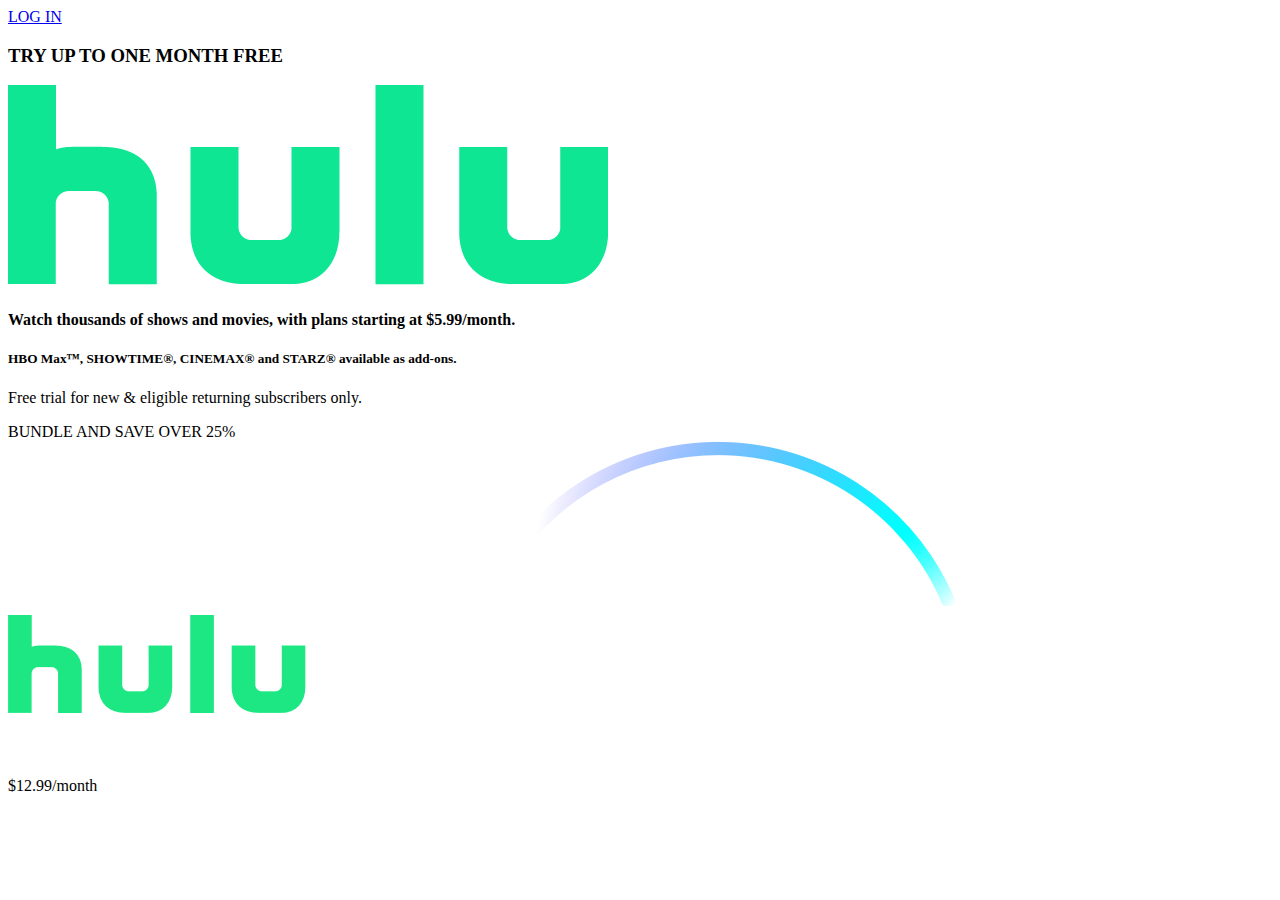
==== index.html @ 632db4d8 "first commit" ====
<!DOCTYPE html>
<html lang="en">
<head>
    <meta charset="UTF-8">
    <meta name="viewport" content="width=device-width, initial-scale=1.0">
    <title>Hulu Static Layout</title>
    <link ref="text/css" rel="stylesheet" href="huluRecreate.css" /> 
</head>
<body>


    <div class="wrapper">
        <div class="main"> 
            <div class='nav'>

            <nav>
                <a href="./login.html">LOG IN</a>
            </nav>

            </div>

            <div class='jumbotron'>
   
                <h3>TRY UP TO ONE MONTH FREE</h3>

                <div class="logo">

                    <img src="assets/huluLogo.png">

                </div>

                <h4>Watch thousands of shows and movies, with plans starting <b>at $5.99/month.</b></h4>
                <h5>HBO Max™, SHOWTIME®, CINEMAX® and STARZ® available as add-ons.</h5>
                <p>Free trial for new & eligible returning subscribers only.</p>

                <div class='button'>
         
                </div>
            
         
            </div>
        </div>
        
    </div>

    <div class="ribbon">
        <div class="ribbonInfo">
            <div class="ribbonEyebrow">
                BUNDLE AND SAVE OVER 25%
            </div>
            <img src="./assets/brandLogos.png">
            <div class="ribbonDetails">
                $12.99/month 
            </div>
        </div>

    </div>
    
</body>

</html>
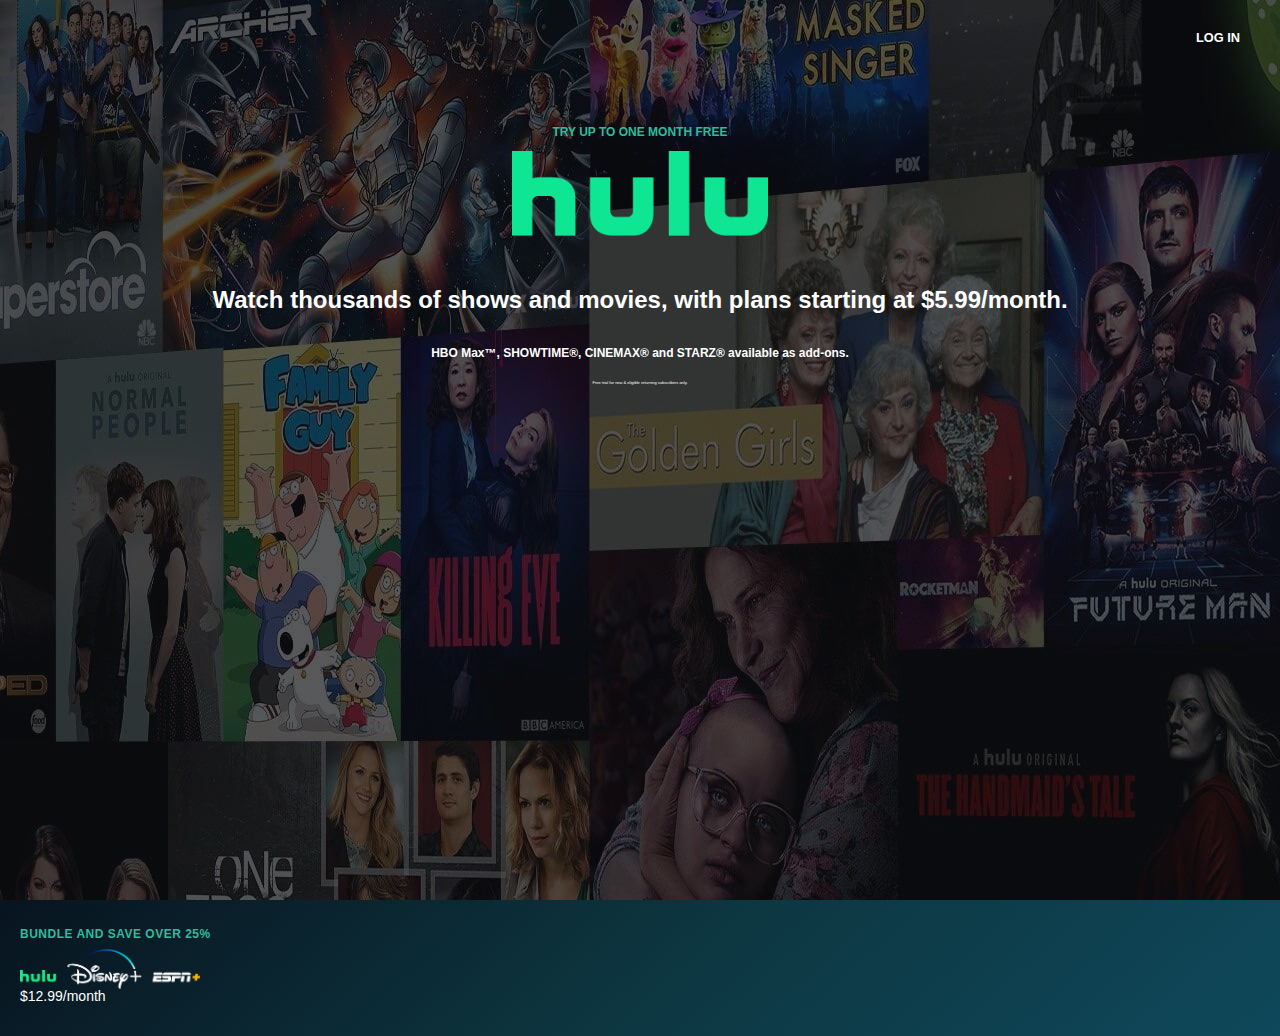
==== commit b313efe7: "fixed link for HTML/CSS" ====
--- a/index.html
+++ b/index.html
@@ -4,7 +4,7 @@
     <meta charset="UTF-8">
     <meta name="viewport" content="width=device-width, initial-scale=1.0">
     <title>Hulu Static Layout</title>
-    <link ref="text/css" rel="stylesheet" href="huluRecreate.css" /> 
+    <link ref="text/css" rel="stylesheet" href="index.css" /> 
 </head>
 <body>
 
--- a/index.css
+++ b/index.css
@@ -0,0 +1,134 @@
+body {
+    /* display: flex; */
+    width: 100%;
+    margin: 0 auto;
+    padding: 0;
+    height: 100vh;
+}
+
+.wrapper{
+    background-image: url('./assets/huluHomepageBackground.jpg');
+    width: 100%;
+    margin: 0 auto;
+    padding: 0;
+    height: 100vh;
+}
+
+.main{
+    background-image: url('./assets/huluHomepageBackground.jpg');
+    width: 100%;
+    margin: 0 auto;
+    padding: 0;
+    height: 100vh;
+
+}
+
+
+.nav{
+    text-align:right;
+    padding-right: 40px;
+    padding-top: 30px;
+    list-style-type: none;
+    flex: 1;
+    font-size: .8rem;
+    font-family: 'Graphik',Helvetica,Arial,sans-serif;
+    font-weight: bold;
+    text-transform: uppercase;
+    color: white;
+
+}
+nav a{
+    color: white;
+    text-decoration: none;
+}
+
+
+.jumbotron{
+    text-align: center;
+    margin-top: 80px;
+    vertical-align: middle;
+}
+
+h3 {
+    list-style-type: none;
+    text-align: center;
+    flex: 1;
+    font-size: .75rem;
+    font-family: 'Graphik',Helvetica,Arial,sans-serif;
+    color: #2DBD9D;
+    vertical-align: middle;
+}
+
+
+.logo{
+    align-items: center;
+    height: 10%;
+}
+
+img{
+    align-items: center;
+    width: 20%;
+    height: auto;
+    vertical-align: middle;
+}
+
+h4 {
+    margin-top: 50px;
+    list-style-type: none;
+    text-align: center;
+    flex: 1;
+    font-size: 1.5rem;
+    font-family: 'Graphik',Helvetica,Arial,sans-serif;
+    color: white;
+}
+
+h5{
+    list-style-type: none;
+    text-align: center;
+    flex: 1;
+    font-size: .75rem;
+    font-weight: thin;
+    font-family: 'Graphik',Helvetica,Arial,sans-serif;
+    color:white;
+}
+p{
+    list-style-type: none;
+    text-align: center;
+    flex: 1;
+    font-size: .25rem;
+    font-family: 'Graphik',Helvetica,Arial,sans-serif;
+    color: white;
+}
+
+.ribbon{
+    background: linear-gradient(318.68deg,#0F495C 0%,#0D3640 49.72%,#08141F 100%);
+    width: 100%;
+    height: 80px;
+    padding-top: 28px;
+    padding-right: 10px;
+    padding-bottom: 28px;
+    padding-left: 20px;
+}
+
+.ribbonEyebrow{
+    font-size: 12px;
+    color:  #2DBD9D;
+    font-weight: 600;
+    letter-spacing: 0.5px;
+    line-height: 13px;
+    padding-bottom: 8px;
+    font-family: 'Graphik',Helvetica,Arial,sans-serif;
+}
+
+
+.ribbonInfo img {
+    max-width: 180px;
+    width: 100%;
+}
+
+.ribbonInfo{
+    font-size: 14px;
+    line-height: 15px;
+    color: #fff;
+    font-family: 'Graphik',Helvetica,Arial,sans-serif;
+}
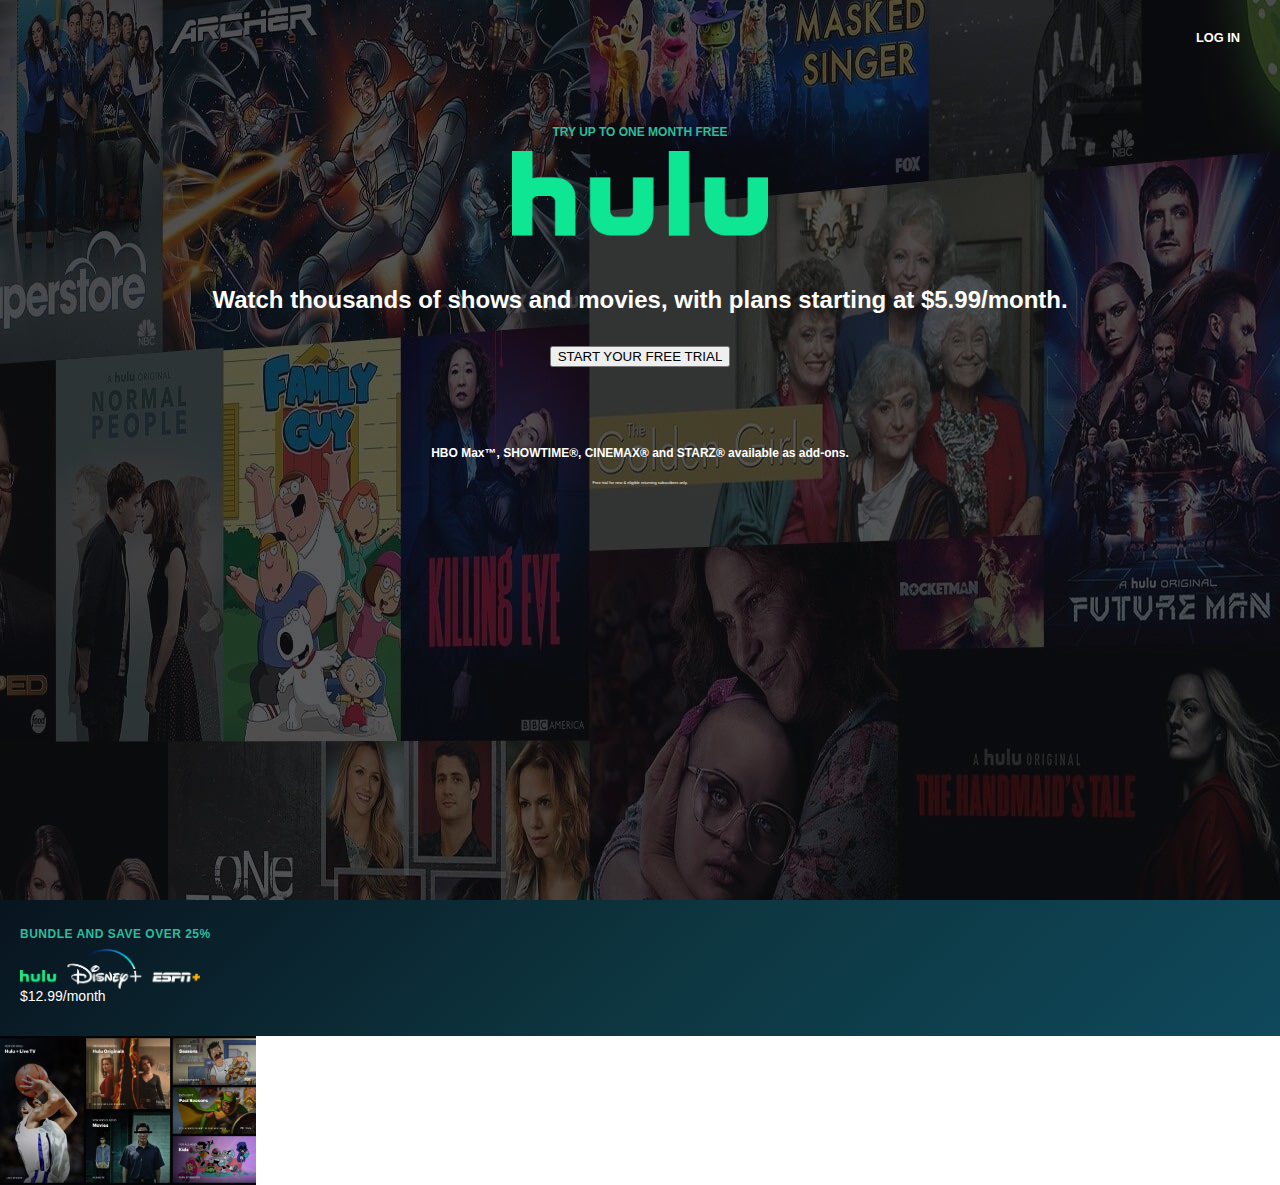
==== commit b0e92b71: "add button and thumbnails" ====
--- a/index.html
+++ b/index.html
@@ -30,10 +30,17 @@
                 </div>
 
                 <h4>Watch thousands of shows and movies, with plans starting <b>at $5.99/month.</b></h4>
+
+                <div class="button">
+
+                    <button onclick=src="">START YOUR FREE TRIAL</button>
+
+                </div>
+
                 <h5>HBO Max™, SHOWTIME®, CINEMAX® and STARZ® available as add-ons.</h5>
                 <p>Free trial for new & eligible returning subscribers only.</p>
 
-                <div class='button'>
+            
          
                 </div>
             
@@ -55,6 +62,13 @@
         </div>
 
     </div>
+
+    <div class="thumbnails">
+        <div class="grid">
+            <img src="assets/thumbnailGrid.jpg">
+        </div>
+
+    </div>
     
 </body>
 
--- a/index.css
+++ b/index.css
@@ -3,7 +3,7 @@
     width: 100%;
     margin: 0 auto;
     padding: 0;
-    height: 100vh;
+    height: auto;
 }
 
 .wrapper{
@@ -82,6 +82,18 @@
     color: white;
 }
 
+.button{
+border: none;
+color: white;
+text-align: center;
+text-decoration: none;
+font-size: 16px;
+cursor: pointer;
+font-family: Arial,sans-serif;
+height: 80px;
+font-weight: 600;
+}
+
 h5{
     list-style-type: none;
     text-align: center;
@@ -132,3 +144,18 @@
     color: #fff;
     font-family: 'Graphik',Helvetica,Arial,sans-serif;
 }
+
+.thumbnails{
+    width: 100%;
+    height: auto;
+    margin: 0 auto;
+    padding: 0;
+}
+
+
+.grid{
+    width: 100%;
+    height: auto;
+    margin: 0;
+    padding: 0;
+}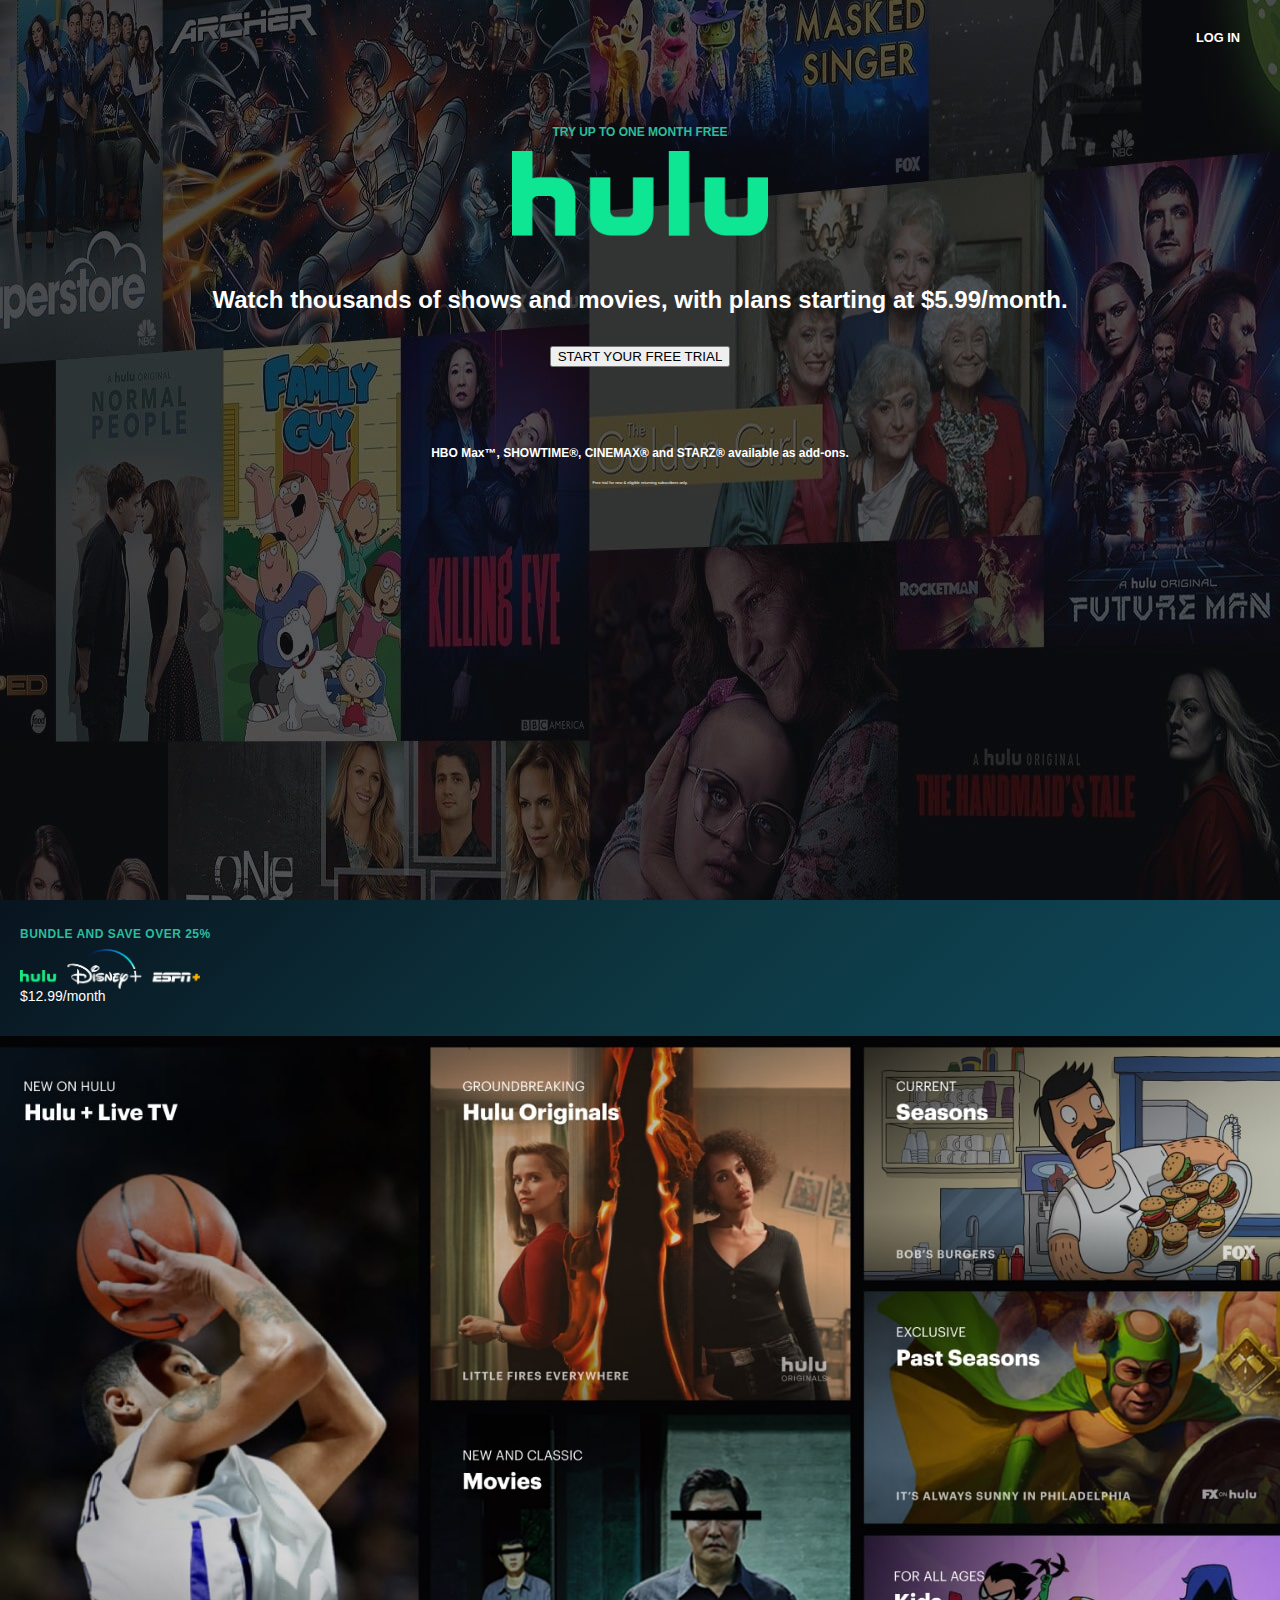
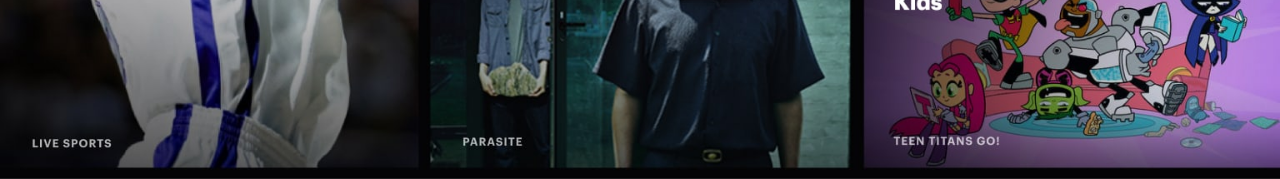
==== commit b82ac5dd: "modified photo grid" ====
--- a/index.html
+++ b/index.html
@@ -65,7 +65,7 @@
 
     <div class="thumbnails">
         <div class="grid">
-            <img src="assets/thumbnailGrid.jpg">
+            <img id="picGrid" src="assets/thumbnailGrid.jpg">
         </div>
 
     </div>
--- a/index.css
+++ b/index.css
@@ -158,4 +158,11 @@
     height: auto;
     margin: 0;
     padding: 0;
+}
+
+#picGrid{
+    width: 100%;
+    height: auto;
+    margin: 0;
+    padding: 0; 
 }